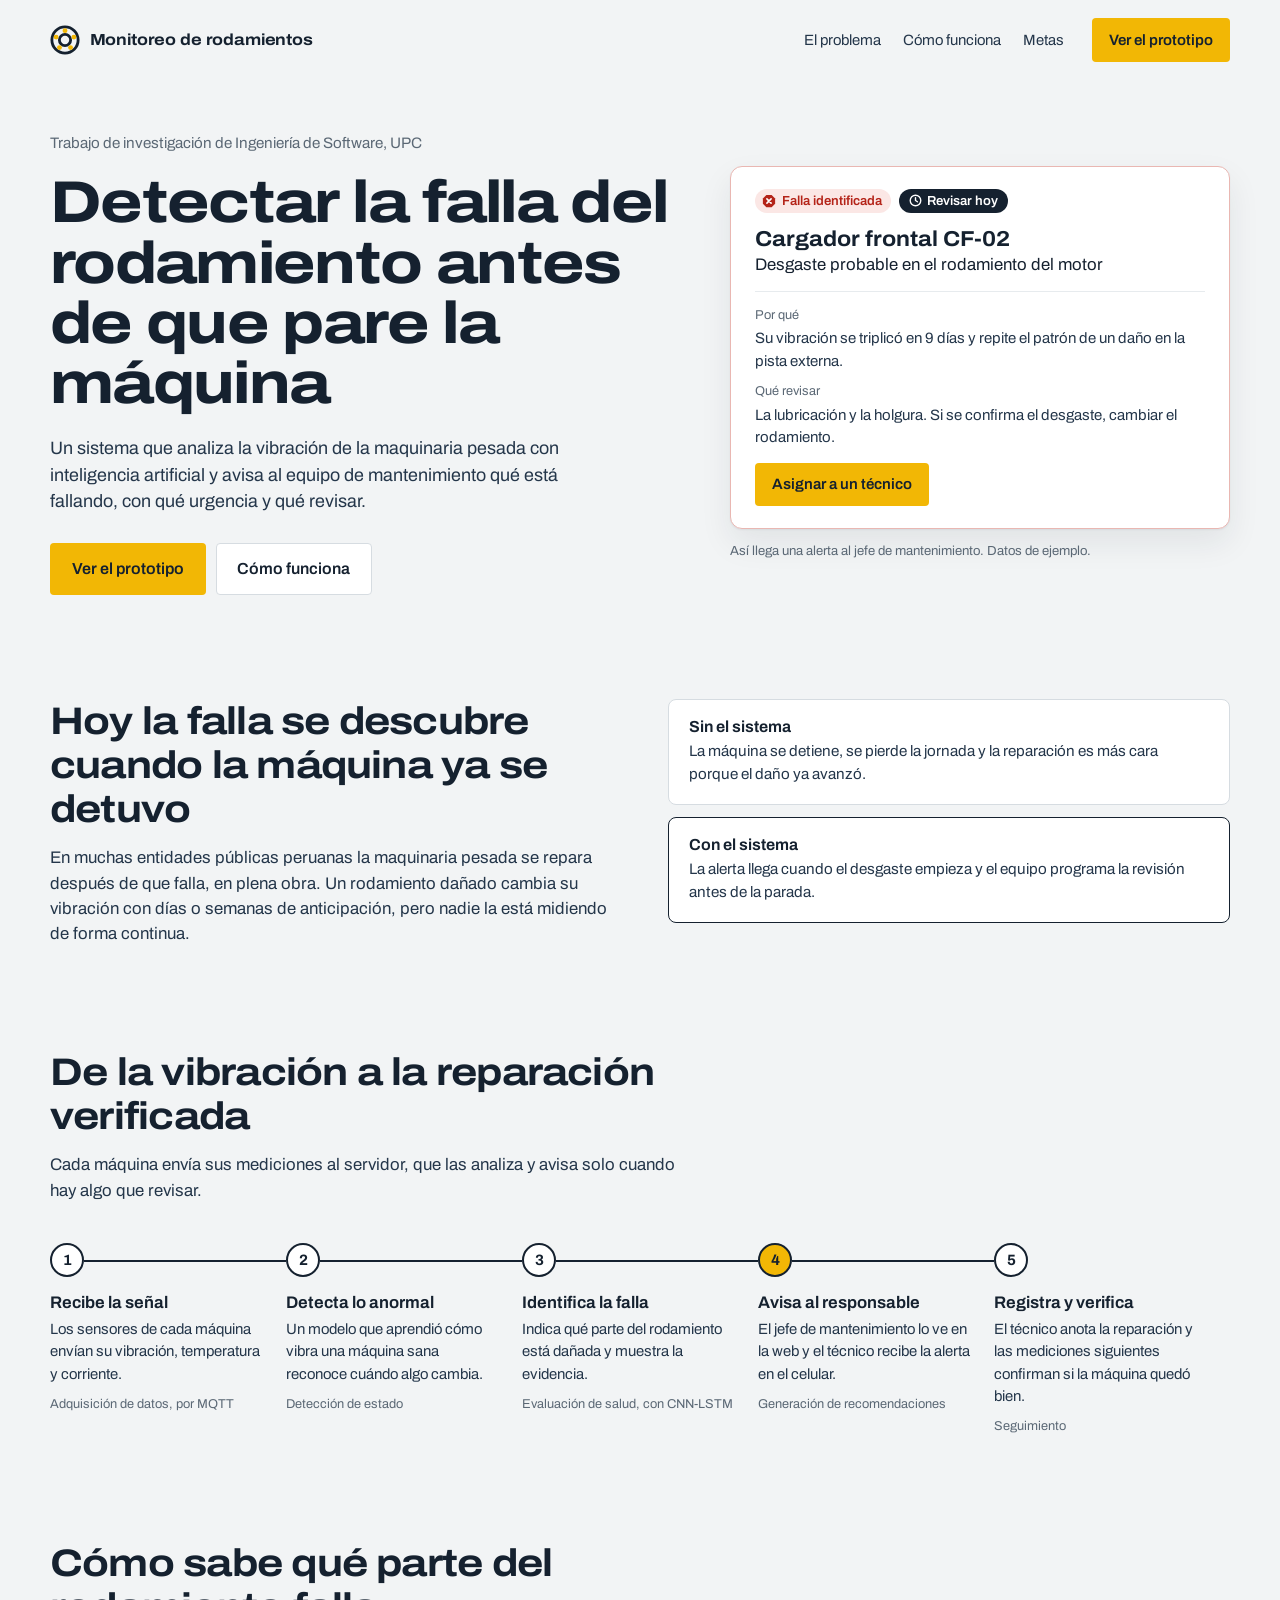
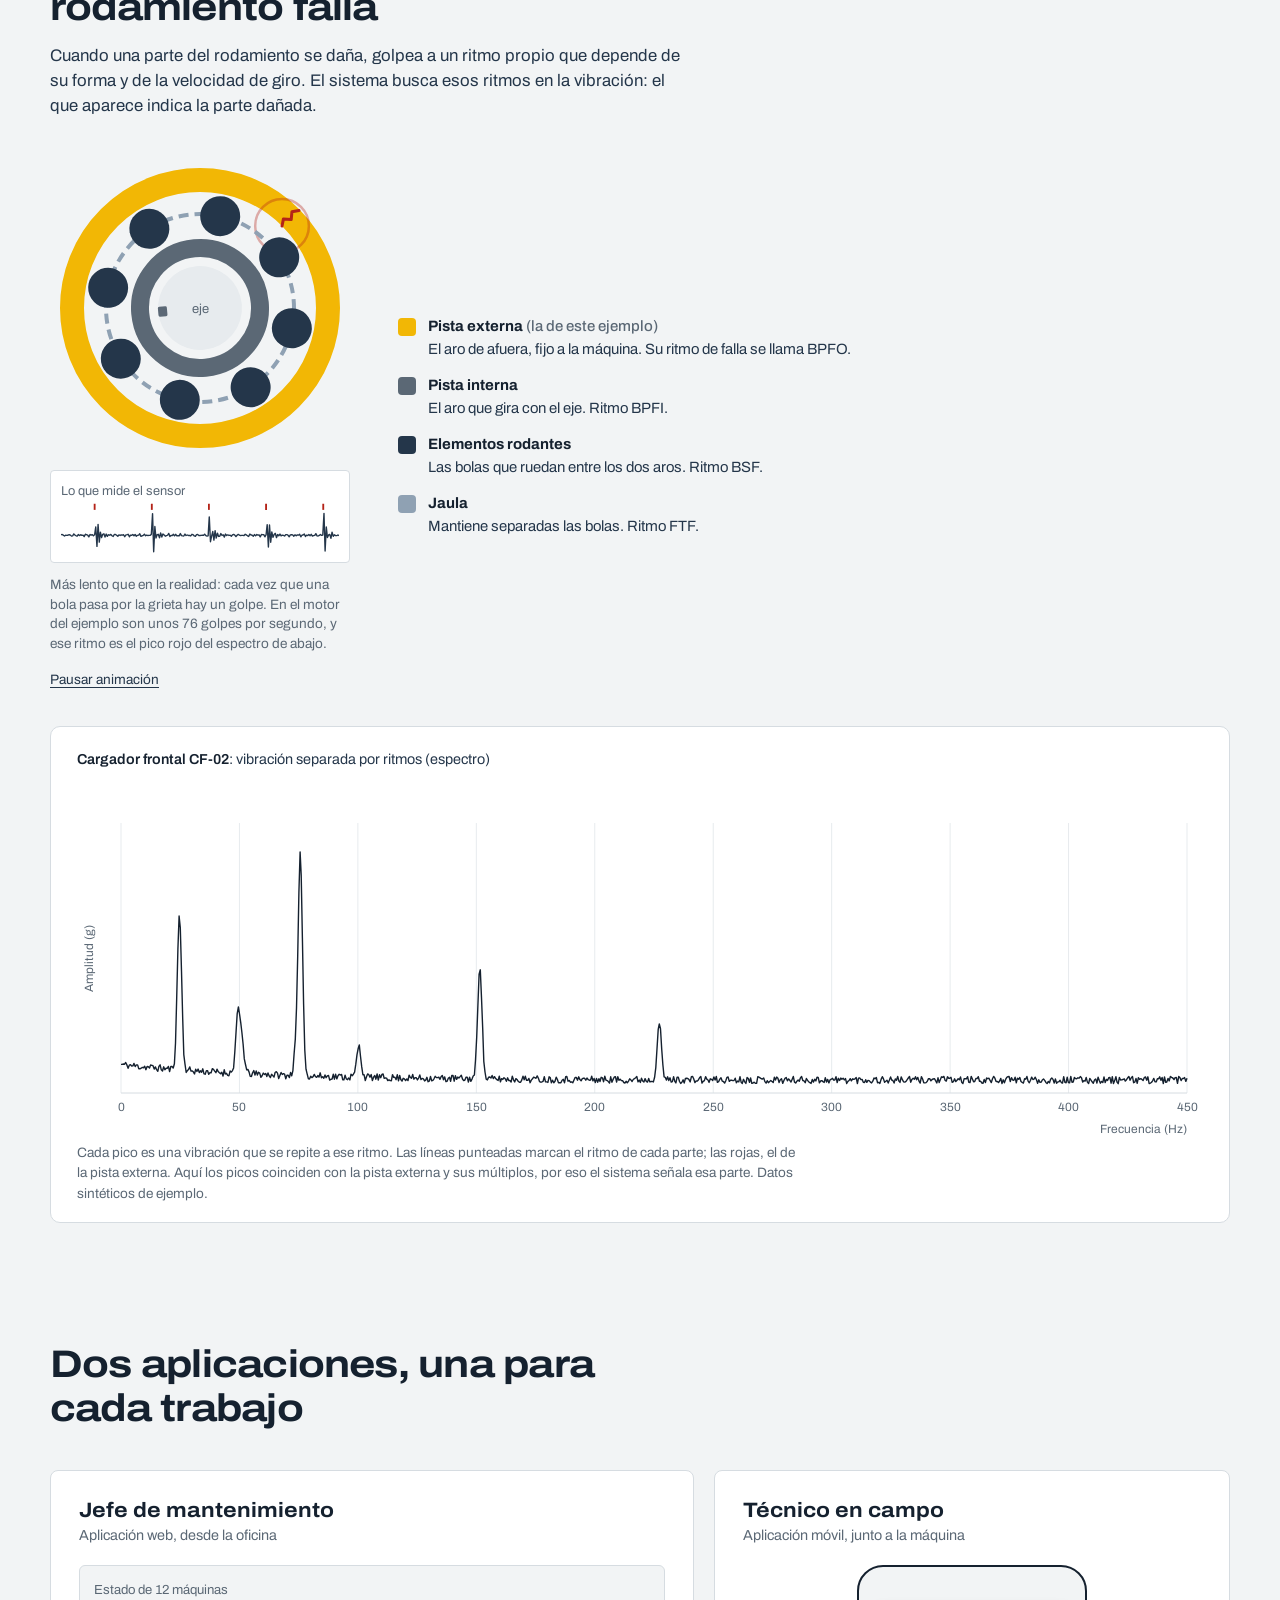
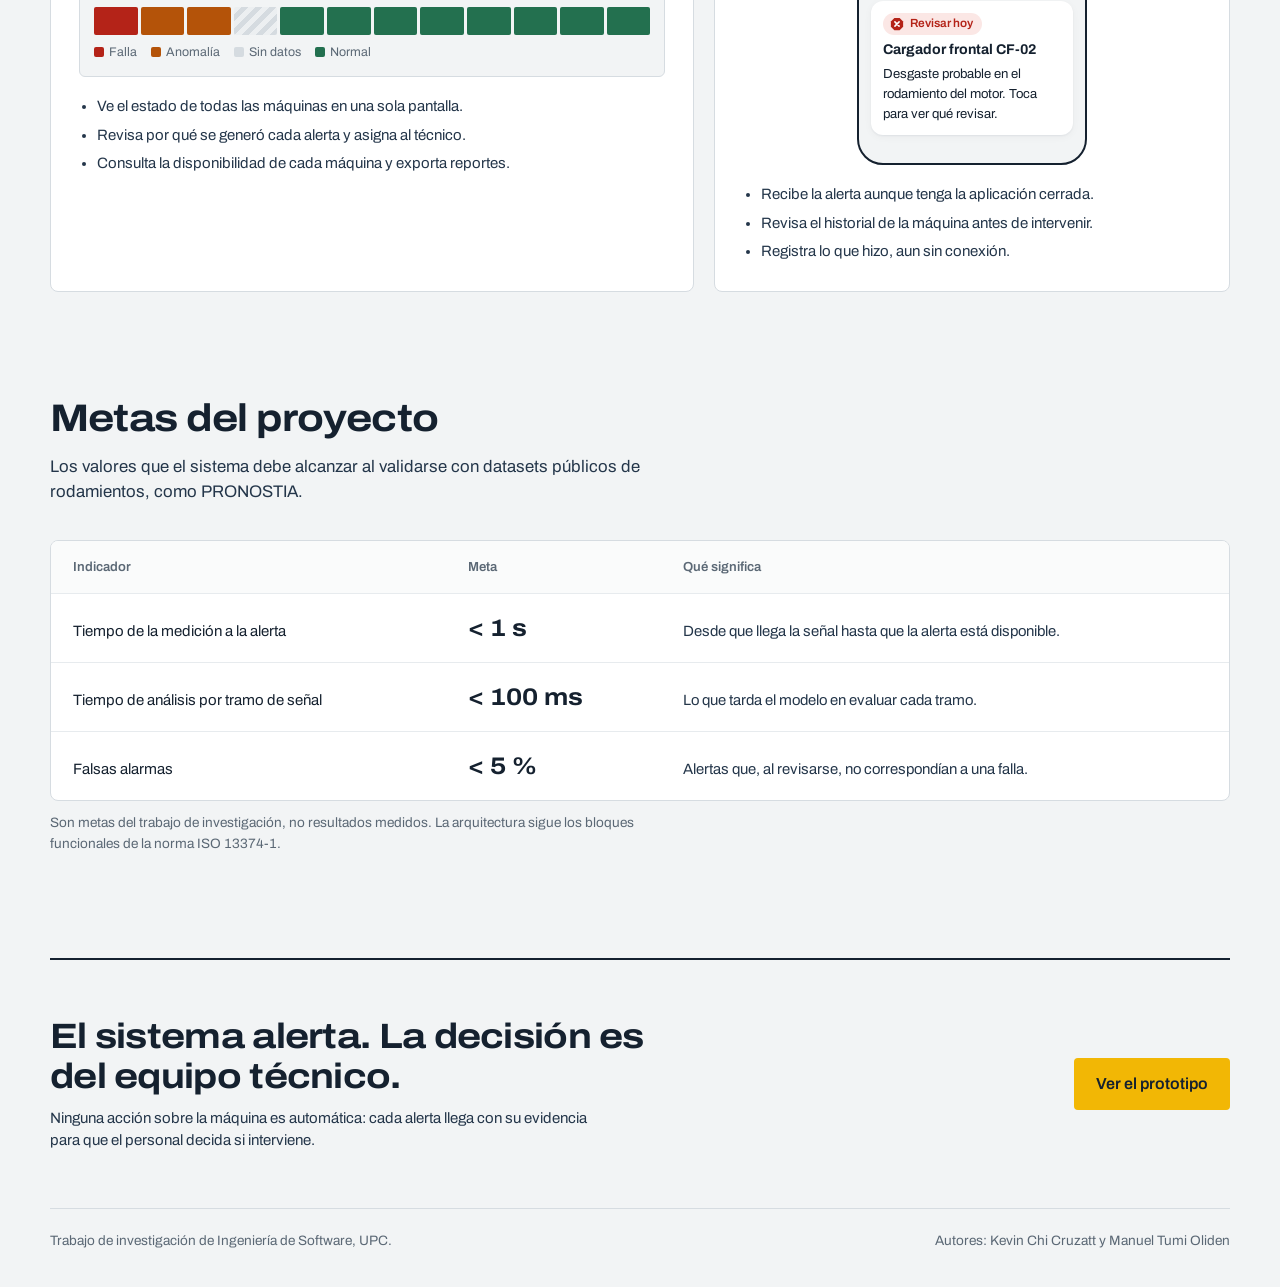
==== index.html @ 39d3ab31 "feat: publica la presentación del proyecto y el prototipo web index.html es la página de presentació" ====
<!DOCTYPE html>
<html lang="es">
<head>
<meta charset="utf-8">
<meta name="viewport" content="width=device-width, initial-scale=1">
<title>Detección temprana de fallas en rodamientos de maquinaria pesada</title>
<meta name="description" content="Trabajo de investigación de Ingeniería de Software (UPC): sistema IoT con inteligencia artificial que detecta a tiempo las fallas en los rodamientos de la maquinaria pesada.">
<link rel="preconnect" href="https://fonts.googleapis.com">
<link rel="preconnect" href="https://fonts.gstatic.com" crossorigin>
<link href="https://fonts.googleapis.com/css2?family=Archivo:wdth,wght@62..125,300..800&display=swap" rel="stylesheet">
<link rel="stylesheet" href="estilos.css">
<style>
  body { background: var(--papel); }
  .contenedor { width: min(1180px, 100% - 48px); margin-inline: auto; }

  /* Navegación */
  .nav { display: flex; align-items: center; gap: 28px; padding: 18px 0; }
  .nav .marca { color: var(--tinta); }
  .nav .marca-nombre { font-size: 1rem; }
  .nav-enlaces { display: flex; gap: 22px; margin-left: auto; font-size: .93rem; }
  .nav-enlaces a { text-decoration: none; color: var(--tinta-2); }
  .nav-enlaces a:hover { text-decoration: underline; text-underline-offset: 4px; }

  /* Portada: titular a la izquierda, la alerta tal como la recibe el usuario a la derecha */
  .portada { padding: 52px 0 0; display: grid; grid-template-columns: minmax(0, 1.25fr) minmax(0, 1fr); gap: 56px; align-items: center; }
  .contexto { color: var(--acero); font-size: .95rem; margin-bottom: 18px; }
  .portada h1 { font-size: clamp(2.3rem, 4.6vw, 4.1rem); font-weight: 750; font-stretch: 118%; letter-spacing: -.028em; line-height: 1.02; }
  .portada p.bajada { font-size: 1.12rem; color: var(--tinta-2); max-width: 52ch; margin-top: 22px; }
  .botones { display: flex; gap: 10px; flex-wrap: wrap; margin-top: 28px; }
  .btn-grande { padding: .8rem 1.3rem; font-size: 1rem; }

  .ejemplo { position: relative; }
  .ejemplo-pie { font-size: .82rem; color: var(--acero); margin-top: 12px; }
  .tarjeta-alerta { background: var(--superficie); border: 1px solid #E9B7B2; border-radius: 12px; padding: 22px 24px; box-shadow: 0 1px 2px rgba(21,33,47,.06), 0 14px 32px rgba(21,33,47,.08); display: grid; gap: 14px; }
  .tarjeta-alerta .fila { display: flex; gap: 8px; flex-wrap: wrap; }
  .plazo { display: inline-flex; align-items: center; gap: .35rem; padding: .15rem .6rem; border-radius: 999px; font-size: .82rem; font-weight: 600; background: var(--tinta); color: #fff; }
  .plazo svg { width: 13px; height: 13px; }
  .tarjeta-alerta h2 { font-size: 1.35rem; font-weight: 700; font-stretch: 108%; }
  .tarjeta-alerta .que { font-size: 1.05rem; }
  .tarjeta-alerta dl { margin: 0; display: grid; gap: 10px; border-top: 1px solid var(--linea-suave); padding-top: 14px; }
  .tarjeta-alerta dt { font-size: .8rem; color: var(--acero); }
  .tarjeta-alerta dd { margin: 2px 0 0; color: var(--tinta-2); }
  .tarjeta-alerta .btn { justify-self: start; }

  /* Secciones */
  section.bloque { padding: 104px 0 0; }
  .bloque h2 { font-size: clamp(1.7rem, 3vw, 2.4rem); font-weight: 700; font-stretch: 115%; letter-spacing: -.02em; max-width: 24ch; }
  .bloque .intro { color: var(--tinta-2); font-size: 1.05rem; max-width: 64ch; margin-top: 14px; }

  /* El problema */
  .problema { display: grid; grid-template-columns: 1fr 1fr; gap: 56px; align-items: start; }
  .contraste { display: grid; gap: 12px; }
  .contraste div { background: var(--superficie); border: 1px solid var(--linea); border-radius: var(--r-medio); padding: 18px 20px; }
  .contraste h3 { font-size: 1rem; font-weight: 650; margin-bottom: 4px; }
  .contraste p { color: var(--tinta-2); font-size: .95rem; }
  .contraste .con { border-color: var(--tinta); }

  /* Cómo funciona: secuencia real, por eso va numerada */
  .pasos { list-style: none; margin: 40px 0 0; padding: 0; display: grid; grid-template-columns: repeat(5, 1fr); counter-reset: paso; }
  .paso { position: relative; padding: 0 20px 0 0; counter-increment: paso; }
  .paso::before { content: counter(paso); display: grid; place-items: center; width: 34px; height: 34px; border-radius: 50%; background: var(--superficie); border: 2px solid var(--tinta); font-weight: 700; position: relative; z-index: 1; }
  .paso::after { content: ""; position: absolute; top: 17px; left: 34px; right: 0; border-top: 2px solid var(--tinta); }
  .paso:last-child::after { display: none; }
  .paso:nth-child(4)::before { background: var(--amarillo); }
  .paso h3 { font-size: 1.05rem; font-weight: 650; margin: 16px 0 6px; }
  .paso p { color: var(--tinta-2); font-size: .93rem; }
  .paso small { display: block; color: var(--acero); font-size: .8rem; margin-top: 10px; }

  /* Cómo sabe qué parte falla */
  .partes { display: grid; grid-template-columns: 300px 1fr; gap: 48px; align-items: center; margin-top: 40px; }
  .rodamiento { margin: 0; display: grid; gap: 12px; }
  .diagrama { width: 100%; height: auto; }
  .diagrama [data-parte] { transition: opacity .2s; }
  .diagrama.foco [data-parte] { opacity: .18; }
  .diagrama.foco [data-parte].visible { opacity: 1; }
  .senal { background: var(--superficie); border: 1px solid var(--linea); border-radius: var(--r-chico); padding: 8px 10px 4px; }
  .senal-titulo { font-size: .8rem; color: var(--acero); }
  .senal svg { display: block; width: 100%; height: 56px; }
  .rodamiento figcaption { font-size: .85rem; color: var(--acero); line-height: 1.45; }
  .pausa { justify-self: start; font: inherit; font-size: .85rem; color: var(--tinta-2); background: none; border: 0; padding: 4px 0; text-decoration: underline; text-underline-offset: 3px; cursor: pointer; }
  .pausa:focus-visible, .lista-partes li:focus-visible { outline: 2px solid var(--tinta); outline-offset: 3px; border-radius: 4px; }
  .lista-partes li { cursor: default; }
  .lista-partes { list-style: none; margin: 0; padding: 0; display: grid; gap: 14px; }
  .lista-partes li { display: grid; grid-template-columns: 18px 1fr; gap: 12px; align-items: start; }
  .lista-partes .muestra { width: 18px; height: 18px; border-radius: 4px; margin-top: 3px; }
  .lista-partes b { display: block; }
  .lista-partes span { color: var(--tinta-2); font-size: .93rem; }
  .lista-partes li.activa b::after { content: " (la de este ejemplo)"; font-weight: 500; color: var(--acero); }

  .pantalla { margin-top: 32px; background: var(--superficie); border: 1px solid var(--linea); border-radius: 10px; padding: 22px 26px 18px; color: var(--tinta-2); }
  .pantalla-cabecera { display: flex; justify-content: space-between; align-items: center; gap: 12px; flex-wrap: wrap; font-size: .9rem; margin-bottom: 6px; }
  .pantalla-cabecera b { color: var(--tinta); font-weight: 600; }
  .grafico-espectro { width: 100%; height: auto; display: block; }
  .pantalla .cuadricula { stroke: var(--linea-suave); }
  .pantalla .eje { fill: var(--acero); font-size: 12px; font-family: var(--fuente); }
  .pantalla .eje-linea { stroke: var(--linea); }
  .pantalla .espectro-linea { fill: none; stroke: var(--tinta); stroke-width: 1.4; stroke-linejoin: round; }
  .pantalla .espectro-area { fill: rgba(21, 33, 47, .06); }
  .pantalla .marca-falla { stroke-dasharray: 4 4; stroke-width: 1.3; }
  .pantalla .marca-falla.marca-activa { stroke: var(--falla); }
  .pantalla .marca-falla.marca-tenue { stroke: #A9B4BE; }
  .pantalla .marca-texto { font-size: 12px; font-weight: 600; font-family: var(--fuente); }
  .pantalla .marca-texto.marca-activa { fill: var(--falla); }
  .pantalla .marca-texto.marca-tenue { fill: #8C98A3; }
  .pantalla .anotacion-punto { fill: var(--superficie); stroke: var(--falla); stroke-width: 2.5; }
  .pantalla .anotacion-guia { stroke: var(--falla); stroke-width: 1.2; }
  .pantalla .anotacion-titulo { font-size: 16px; font-weight: 700; fill: var(--tinta); font-family: var(--fuente); }
  .pantalla .anotacion-texto { font-size: 14px; fill: var(--tinta-2); font-family: var(--fuente); }
  .pantalla-nota { font-size: .85rem; color: var(--acero); margin-top: 6px; max-width: 90ch; }

  /* Quién lo usa */
  .roles { display: grid; grid-template-columns: 1.25fr 1fr; gap: 20px; margin-top: 40px; }
  .rol { background: var(--superficie); border: 1px solid var(--linea); border-radius: var(--r-medio); padding: 28px; display: grid; gap: 18px; align-content: start; }
  .rol h3 { font-size: 1.3rem; font-weight: 700; font-stretch: 110%; }
  .rol .donde { color: var(--acero); font-size: .9rem; margin-top: 2px; }
  .rol ul { margin: 0; padding-left: 1.1rem; color: var(--tinta-2); display: grid; gap: 6px; }
  .muestra-web { border: 1px solid var(--linea); border-radius: 6px; padding: 14px; background: var(--papel); }
  .muestra-web p { font-size: .82rem; color: var(--acero); margin-bottom: 8px; }
  .celdas { display: grid; grid-template-columns: repeat(12, 1fr); gap: 3px; }
  .celdas span { height: 28px; border-radius: 2px; background: var(--normal); }
  .celdas .f { background: var(--falla); } .celdas .a { background: var(--anomalia); }
  .celdas .s { background: repeating-linear-gradient(135deg, var(--sin-datos-fondo) 0 5px, #D5DBE0 5px 10px); }
  .leyenda-mini { display: flex; gap: 14px; flex-wrap: wrap; font-size: .78rem; color: var(--acero); margin-top: 8px; }
  .leyenda-mini i { display: inline-block; width: 10px; height: 10px; border-radius: 2px; margin-right: 5px; vertical-align: -1px; }
  .telefono { width: 230px; margin-inline: auto; border: 2px solid var(--tinta); border-radius: 26px; padding: 34px 12px 28px; background: var(--papel); }
  .notificacion { background: var(--superficie); border-radius: 12px; padding: 12px; box-shadow: var(--sombra); font-size: .82rem; display: grid; gap: 4px; }
  .notificacion b { font-size: .88rem; }
  .notificacion .estado { justify-self: start; font-size: .74rem; }

  /* Metas: ficha técnica */
  .ficha { margin-top: 36px; background: var(--superficie); border: 1px solid var(--linea); border-radius: var(--r-medio); overflow: hidden; }
  .ficha table { width: 100%; border-collapse: collapse; }
  .ficha th, .ficha td { text-align: left; padding: 16px 22px; border-bottom: 1px solid var(--linea-suave); vertical-align: baseline; }
  .ficha tr:last-child td { border-bottom: 0; }
  .ficha th { font-size: .82rem; color: var(--acero); font-weight: 600; background: #FAFBFB; }
  .ficha td:nth-child(2) { font-size: 1.5rem; font-weight: 700; font-stretch: 112%; white-space: nowrap; }
  .ficha td:nth-child(3) { color: var(--tinta-2); font-size: .93rem; }
  .ficha-nota { font-size: .85rem; color: var(--acero); margin-top: 12px; max-width: 80ch; }

  /* Cierre */
  .cierre { margin: 104px 0 0; padding: 56px 0; border-top: 2px solid var(--tinta); display: grid; grid-template-columns: 1fr auto; gap: 24px; align-items: center; }
  .cierre h2 { font-size: clamp(1.6rem, 3vw, 2.2rem); font-weight: 700; font-stretch: 115%; letter-spacing: -.02em; max-width: 24ch; }
  .cierre p { color: var(--tinta-2); margin-top: 10px; max-width: 60ch; }
  footer { border-top: 1px solid var(--linea); padding: 22px 0 36px; color: var(--acero); font-size: .85rem; display: flex; justify-content: space-between; gap: 16px; flex-wrap: wrap; }

  @media (max-width: 980px) {
    .portada, .problema, .partes { grid-template-columns: 1fr; gap: 36px; }
    .partes .rodamiento { max-width: 320px; }
    .pasos { grid-template-columns: 1fr; gap: 26px; }
    .paso { padding: 0 0 0 50px; }
    .paso::before { position: absolute; left: 0; top: 0; }
    .paso::after { top: 34px; bottom: -26px; left: 16px; right: auto; border-top: 0; border-left: 2px solid var(--tinta); }
    .paso h3 { margin-top: 5px; }
    .roles { grid-template-columns: 1fr; }
    .cierre { grid-template-columns: 1fr; }
  }
  @media (max-width: 720px) {
    .nav-enlaces { display: none; }
    .nav .btn { margin-left: auto; }
    .pantalla { padding: 16px 12px 14px; }
    .ficha th:nth-child(3), .ficha td:nth-child(3) { display: none; }
    .ficha th, .ficha td { padding: 14px 16px; }
  }
</style>
</head>
<body>
<svg width="0" height="0" style="position:absolute" aria-hidden="true">
  <symbol id="i-falla" viewBox="0 0 16 16"><path d="M5 1h6l4 4v6l-4 4H5l-4-4V5z" fill="currentColor"/><path d="M5.6 5.6l4.8 4.8M10.4 5.6l-4.8 4.8" stroke="#fff" stroke-width="1.8" stroke-linecap="round"/></symbol>
  <symbol id="i-reloj" viewBox="0 0 16 16"><circle cx="8" cy="8" r="6.5" fill="none" stroke="currentColor" stroke-width="1.7"/><path d="M8 4.5V8l2.4 1.6" fill="none" stroke="currentColor" stroke-width="1.7" stroke-linecap="round"/></symbol>
  <symbol id="i-rodamiento" viewBox="0 0 32 32"><circle cx="16" cy="16" r="14" fill="none" stroke="currentColor" stroke-width="3"/><circle cx="16" cy="16" r="6" fill="none" stroke="currentColor" stroke-width="3"/><g fill="#F2B705"><circle cx="16" cy="6" r="2.6"/><circle cx="25.5" cy="12.9" r="2.6"/><circle cx="21.9" cy="24.1" r="2.6"/><circle cx="10.1" cy="24.1" r="2.6"/><circle cx="6.5" cy="12.9" r="2.6"/></g></symbol>
</svg>

<div class="contenedor">
  <header class="nav">
    <a class="marca" href="#">
      <svg width="30" height="30"><use href="#i-rodamiento"/></svg>
      <span class="marca-nombre">Monitoreo de rodamientos</span>
    </a>
    <nav class="nav-enlaces" aria-label="Secciones">
      <a href="#problema">El problema</a>
      <a href="#como-funciona">Cómo funciona</a>
      <a href="#metas">Metas</a>
    </nav>
    <a class="btn btn-primario" href="app.html">Ver el prototipo</a>
  </header>

  <main>
    <section class="portada">
      <div>
        <p class="contexto">Trabajo de investigación de Ingeniería de Software, UPC</p>
        <h1>Detectar la falla del rodamiento antes de que pare la máquina</h1>
        <p class="bajada">Un sistema que analiza la vibración de la maquinaria pesada con inteligencia artificial y avisa al equipo de mantenimiento qué está fallando, con qué urgencia y qué revisar.</p>
        <div class="botones">
          <a class="btn btn-primario btn-grande" href="app.html">Ver el prototipo</a>
          <a class="btn btn-secundario btn-grande" href="#como-funciona">Cómo funciona</a>
        </div>
      </div>

      <figure class="ejemplo" style="margin:0">
        <article class="tarjeta-alerta" aria-label="Ejemplo de alerta">
          <div class="fila">
            <span class="estado estado-falla"><svg><use href="#i-falla"/></svg>Falla identificada</span>
            <span class="plazo"><svg><use href="#i-reloj"/></svg>Revisar hoy</span>
          </div>
          <div>
            <h2>Cargador frontal CF-02</h2>
            <p class="que">Desgaste probable en el rodamiento del motor</p>
          </div>
          <dl>
            <div><dt>Por qué</dt><dd>Su vibración se triplicó en 9 días y repite el patrón de un daño en la pista externa.</dd></div>
            <div><dt>Qué revisar</dt><dd>La lubricación y la holgura. Si se confirma el desgaste, cambiar el rodamiento.</dd></div>
          </dl>
          <span class="btn btn-primario" aria-hidden="true">Asignar a un técnico</span>
        </article>
        <figcaption class="ejemplo-pie">Así llega una alerta al jefe de mantenimiento. Datos de ejemplo.</figcaption>
      </figure>
    </section>

    <section class="bloque problema" id="problema">
      <div>
        <h2>Hoy la falla se descubre cuando la máquina ya se detuvo</h2>
        <p class="intro">En muchas entidades públicas peruanas la maquinaria pesada se repara después de que falla, en plena obra. Un rodamiento dañado cambia su vibración con días o semanas de anticipación, pero nadie la está midiendo de forma continua.</p>
      </div>
      <div class="contraste">
        <div><h3>Sin el sistema</h3><p>La máquina se detiene, se pierde la jornada y la reparación es más cara porque el daño ya avanzó.</p></div>
        <div class="con"><h3>Con el sistema</h3><p>La alerta llega cuando el desgaste empieza y el equipo programa la revisión antes de la parada.</p></div>
      </div>
    </section>

    <section class="bloque" id="como-funciona">
      <h2>De la vibración a la reparación verificada</h2>
      <p class="intro">Cada máquina envía sus mediciones al servidor, que las analiza y avisa solo cuando hay algo que revisar.</p>
      <ol class="pasos">
        <li class="paso"><h3>Recibe la señal</h3><p>Los sensores de cada máquina envían su vibración, temperatura y corriente.</p><small>Adquisición de datos, por MQTT</small></li>
        <li class="paso"><h3>Detecta lo anormal</h3><p>Un modelo que aprendió cómo vibra una máquina sana reconoce cuándo algo cambia.</p><small>Detección de estado</small></li>
        <li class="paso"><h3>Identifica la falla</h3><p>Indica qué parte del rodamiento está dañada y muestra la evidencia.</p><small>Evaluación de salud, con CNN-LSTM</small></li>
        <li class="paso"><h3>Avisa al responsable</h3><p>El jefe de mantenimiento lo ve en la web y el técnico recibe la alerta en el celular.</p><small>Generación de recomendaciones</small></li>
        <li class="paso"><h3>Registra y verifica</h3><p>El técnico anota la reparación y las mediciones siguientes confirman si la máquina quedó bien.</p><small>Seguimiento</small></li>
      </ol>
    </section>

    <section class="bloque" id="evidencia">
      <h2>Cómo sabe qué parte del rodamiento falla</h2>
      <p class="intro">Cuando una parte del rodamiento se daña, golpea a un ritmo propio que depende de su forma y de la velocidad de giro. El sistema busca esos ritmos en la vibración: el que aparece indica la parte dañada.</p>
      <div class="partes">
        <figure class="rodamiento">
          <svg class="diagrama" id="diagrama" viewBox="0 0 300 300" role="img" aria-label="Rodamiento visto de frente con una grieta en la pista externa: cada vez que una bola pasa por la grieta se produce un golpe">
            <circle data-parte="externa" cx="150" cy="150" r="128" fill="none" stroke="#F2B705" stroke-width="24"/>
            <g transform="rotate(-45 150 150)">
              <circle id="onda" cx="266" cy="150" r="6" fill="none" stroke="#B42318" stroke-width="2.5" opacity="0"/>
              <path id="grieta" data-parte="externa" d="M 266 150 l 6 -4 l 5 6 l 6 -5 l 6 4" fill="none" stroke="#B42318" stroke-width="3" stroke-linecap="round" stroke-linejoin="round"/>
            </g>
            <g id="jaula">
              <circle data-parte="jaula" cx="150" cy="150" r="94" fill="none" stroke="#8FA1B3" stroke-width="4" stroke-dasharray="10 6"/>
              <g data-parte="bolas" fill="#24364A">
                <circle cx="150" cy="56" r="20"/><circle cx="216.5" cy="83.5" r="20"/><circle cx="244" cy="150" r="20"/><circle cx="216.5" cy="216.5" r="20"/>
                <circle cx="150" cy="244" r="20"/><circle cx="83.5" cy="216.5" r="20"/><circle cx="56" cy="150" r="20"/><circle cx="83.5" cy="83.5" r="20"/>
              </g>
            </g>
            <g id="interna">
              <circle data-parte="interna" cx="150" cy="150" r="60" fill="none" stroke="#5B6875" stroke-width="18"/>
              <circle cx="150" cy="150" r="42" fill="#E7EBEE"/>
              <rect x="145" y="108" width="10" height="9" rx="1.5" fill="#5B6875"/>
            </g>
            <text x="150" y="155" text-anchor="middle" font-size="13" fill="#5B6875" font-family="Archivo, sans-serif">eje</text>
          </svg>
          <div class="senal">
            <span class="senal-titulo">Lo que mide el sensor</span>
            <svg id="senal" viewBox="0 0 300 64" preserveAspectRatio="none" aria-hidden="true">
              <line x1="0" x2="300" y1="38" y2="38" stroke="#E7EBEE" stroke-width="1"/>
              <g id="senal-marcas"></g>
              <path id="senal-linea" fill="none" stroke="#24364A" stroke-width="1.5" stroke-linejoin="round"/>
            </svg>
          </div>
          <figcaption>Más lento que en la realidad: cada vez que una bola pasa por la grieta hay un golpe. En el motor del ejemplo son unos 76 golpes por segundo, y ese ritmo es el pico rojo del espectro de abajo.</figcaption>
          <button type="button" class="pausa" id="pausa" aria-pressed="false">Pausar animación</button>
        </figure>
        <ul class="lista-partes">
          <li class="activa" tabindex="0" data-parte="externa"><span class="muestra" style="background:#F2B705"></span><div><b>Pista externa</b><span>El aro de afuera, fijo a la máquina. Su ritmo de falla se llama BPFO.</span></div></li>
          <li tabindex="0" data-parte="interna"><span class="muestra" style="background:#5B6875"></span><div><b>Pista interna</b><span>El aro que gira con el eje. Ritmo BPFI.</span></div></li>
          <li tabindex="0" data-parte="bolas"><span class="muestra" style="background:#24364A"></span><div><b>Elementos rodantes</b><span>Las bolas que ruedan entre los dos aros. Ritmo BSF.</span></div></li>
          <li tabindex="0" data-parte="jaula"><span class="muestra" style="background:#8FA1B3"></span><div><b>Jaula</b><span>Mantiene separadas las bolas. Ritmo FTF.</span></div></li>
        </ul>
      </div>

      <figure class="pantalla" style="margin-inline:0">
        <div class="pantalla-cabecera">
          <span><b>Cargador frontal CF-02</b>: vibración separada por ritmos (espectro)</span>
        </div>
        <div id="espectro"></div>
        <figcaption class="pantalla-nota">Cada pico es una vibración que se repite a ese ritmo. Las líneas punteadas marcan el ritmo de cada parte; las rojas, el de la pista externa. Aquí los picos coinciden con la pista externa y sus múltiplos, por eso el sistema señala esa parte. Datos sintéticos de ejemplo.</figcaption>
      </figure>
    </section>

    <section class="bloque" id="quien-lo-usa">
      <h2>Dos aplicaciones, una para cada trabajo</h2>
      <div class="roles">
        <article class="rol">
          <div>
            <h3>Jefe de mantenimiento</h3>
            <p class="donde">Aplicación web, desde la oficina</p>
          </div>
          <div class="muestra-web" aria-hidden="true">
            <p>Estado de 12 máquinas</p>
            <div class="celdas"><span class="f"></span><span class="a"></span><span class="a"></span><span class="s"></span><span></span><span></span><span></span><span></span><span></span><span></span><span></span><span></span></div>
            <div class="leyenda-mini"><span><i style="background:var(--falla)"></i>Falla</span><span><i style="background:var(--anomalia)"></i>Anomalía</span><span><i style="background:#D5DBE0"></i>Sin datos</span><span><i style="background:var(--normal)"></i>Normal</span></div>
          </div>
          <ul>
            <li>Ve el estado de todas las máquinas en una sola pantalla.</li>
            <li>Revisa por qué se generó cada alerta y asigna al técnico.</li>
            <li>Consulta la disponibilidad de cada máquina y exporta reportes.</li>
          </ul>
        </article>
        <article class="rol">
          <div>
            <h3>Técnico en campo</h3>
            <p class="donde">Aplicación móvil, junto a la máquina</p>
          </div>
          <div class="telefono" aria-hidden="true">
            <div class="notificacion">
              <span class="estado estado-falla"><svg><use href="#i-falla"/></svg>Revisar hoy</span>
              <b>Cargador frontal CF-02</b>
              <span>Desgaste probable en el rodamiento del motor. Toca para ver qué revisar.</span>
            </div>
          </div>
          <ul>
            <li>Recibe la alerta aunque tenga la aplicación cerrada.</li>
            <li>Revisa el historial de la máquina antes de intervenir.</li>
            <li>Registra lo que hizo, aun sin conexión.</li>
          </ul>
        </article>
      </div>
    </section>

    <section class="bloque" id="metas">
      <h2>Metas del proyecto</h2>
      <p class="intro">Los valores que el sistema debe alcanzar al validarse con datasets públicos de rodamientos, como PRONOSTIA.</p>
      <div class="ficha">
        <table>
          <thead><tr><th>Indicador</th><th>Meta</th><th>Qué significa</th></tr></thead>
          <tbody>
            <tr><td>Tiempo de la medición a la alerta</td><td>&lt; 1 s</td><td>Desde que llega la señal hasta que la alerta está disponible.</td></tr>
            <tr><td>Tiempo de análisis por tramo de señal</td><td>&lt; 100 ms</td><td>Lo que tarda el modelo en evaluar cada tramo.</td></tr>
            <tr><td>Falsas alarmas</td><td>&lt; 5 %</td><td>Alertas que, al revisarse, no correspondían a una falla.</td></tr>
          </tbody>
        </table>
      </div>
      <p class="ficha-nota">Son metas del trabajo de investigación, no resultados medidos. La arquitectura sigue los bloques funcionales de la norma ISO 13374-1.</p>
    </section>

    <section class="cierre">
      <div>
        <h2>El sistema alerta. La decisión es del equipo técnico.</h2>
        <p>Ninguna acción sobre la máquina es automática: cada alerta llega con su evidencia para que el personal decida si interviene.</p>
      </div>
      <a class="btn btn-primario btn-grande" href="app.html">Ver el prototipo</a>
    </section>
  </main>

  <footer>
    <span>Trabajo de investigación de Ingeniería de Software, UPC.</span>
    <span>Autores: Kevin Chi Cruzatt y Manuel Tumi Oliden</span>
  </footer>
</div>

<script src="graficos.js"></script>
<script>
  const datos = Graficos.espectro({ semilla: 11, falla: 'bpfo', severidad: 1 });
  const caja = document.getElementById('espectro');
  const pintar = animar => Graficos.dibujarEspectro(caja, datos, {
    falla: 'bpfo', mostrar: ['bpfo', 'bpfi', 'bsf', 'ftf'], anotar: true, animar,
    alto: Math.max(260, Math.min(360, caja.clientWidth * 0.32)),
    textoAnotacion: 'Coincide con su ritmo y sus múltiplos',
    etiqueta: 'Espectro de ejemplo: los picos coinciden con el ritmo de falla de la pista externa y sus múltiplos' });
  // El espectro se dibuja una vez, cuando la sección entra en pantalla.
  pintar(false);
  if ('IntersectionObserver' in window) {
    const obs = new IntersectionObserver(e => { if (e[0].isIntersecting) { pintar(true); obs.disconnect(); } }, { threshold: .4 });
    obs.observe(caja);
  }
  let espera;
  addEventListener('resize', () => { clearTimeout(espera); espera = setTimeout(() => pintar(false), 150); });

  /* Rodamiento animado (ralentizado). Pista externa fija; la interna gira con el eje
     y la jaula a 0.38 de esa velocidad (FTF). Con 8 bolas, una pasa por la grieta
     cada 45° de giro de la jaula: ese golpe repetido es el ritmo BPFO. */
  (function () {
    const GIRO_EJE = 72;                 // grados por segundo (una vuelta cada 5 s)
    const GIRO_JAULA = GIRO_EJE * 0.38;
    const PERIODO = 45 / GIRO_JAULA;     // segundos entre golpes
    const VENTANA = 8;                   // segundos visibles en la señal
    const diagrama = document.getElementById('diagrama');
    const jaula = document.getElementById('jaula'), interna = document.getElementById('interna');
    const onda = document.getElementById('onda'), grieta = document.getElementById('grieta');
    const linea = document.getElementById('senal-linea'), marcas = document.getElementById('senal-marcas');
    const boton = document.getElementById('pausa');
    const quieto = matchMedia('(prefers-reduced-motion: reduce)').matches;

    const ruido = s => 0.07 * (Math.sin(s * 37.1) + Math.sin(s * 91.7 + 1.3) + Math.sin(s * 53.3 + 2.1)) / 3;
    const respuesta = s => {               // golpe: vibración que se apaga rápido
      const fase = ((s % PERIODO) + PERIODO) % PERIODO;
      return Math.exp(-fase / 0.11) * Math.sin(2 * Math.PI * 13 * fase);
    };

    function dibujar(t) {
      jaula.setAttribute('transform', `rotate(${(t * GIRO_JAULA) % 360} 150 150)`);
      interna.setAttribute('transform', `rotate(${(t * GIRO_EJE) % 360} 150 150)`);
      const edad = t % PERIODO;
      onda.setAttribute('r', 6 + edad * 46);
      onda.setAttribute('opacity', Math.max(0, 1 - edad / 0.7));
      grieta.setAttribute('stroke-width', 3 + Math.max(0, 3 * (1 - edad / 0.3)));

      let d = '';
      for (let i = 0; i <= 240; i++) {
        const s = t - VENTANA + (i / 240) * VENTANA;
        const v = s < 0 ? ruido(s) : ruido(s) + respuesta(s);
        d += (i ? 'L' : 'M') + (i * 300 / 240).toFixed(1) + ' ' + (38 - v * 30).toFixed(1);
      }
      linea.setAttribute('d', d);
      let m = '';
      for (let k = Math.ceil((t - VENTANA) / PERIODO); k * PERIODO <= t; k++) {
        if (k < 0) continue;
        const x = ((k * PERIODO - (t - VENTANA)) / VENTANA * 300).toFixed(1);
        m += `<line x1="${x}" x2="${x}" y1="2" y2="9" stroke="#B42318" stroke-width="2"/>`;
      }
      marcas.innerHTML = m;
    }

    let t = PERIODO * 5 + 0.12, previo = null, visible = false, pausado = quieto;
    function cuadro(ahora) {
      if (previo != null) t += Math.min(0.1, (ahora - previo) / 1000);
      previo = ahora;
      dibujar(t);
      if (visible && !pausado) requestAnimationFrame(cuadro); else previo = null;
    }
    const arrancar = () => { if (visible && !pausado && previo == null) requestAnimationFrame(cuadro); };

    dibujar(t);
    if (quieto) boton.hidden = true;
    boton.addEventListener('click', () => {
      pausado = !pausado;
      boton.textContent = pausado ? 'Reanudar animación' : 'Pausar animación';
      boton.setAttribute('aria-pressed', pausado);
      arrancar();
    });
    // Solo se anima mientras está en pantalla.
    new IntersectionObserver(e => { visible = e[0].isIntersecting; arrancar(); }).observe(diagrama);

    // Al pasar sobre una parte de la lista, se resalta en el dibujo.
    document.querySelectorAll('.lista-partes li').forEach(li => {
      const encender = () => {
        diagrama.classList.add('foco');
        diagrama.querySelectorAll('[data-parte]').forEach(n => n.classList.toggle('visible', n.dataset.parte === li.dataset.parte));
      };
      const apagar = () => diagrama.classList.remove('foco');
      li.addEventListener('mouseenter', encender); li.addEventListener('focus', encender);
      li.addEventListener('mouseleave', apagar); li.addEventListener('blur', apagar);
    });
  })();
</script>
</body>
</html>
---- estilos.css ----
/* Sistema de diseño compartido: app web y landing.
   Tinta de plano + amarillo de maquinaria; estados con color, ícono y texto. */
:root {
  --tinta: #15212F;
  --tinta-2: #24364A;
  --papel: #F2F4F5;
  --superficie: #FFFFFF;
  --linea: #D6DCE1;
  --linea-suave: #E7EBEE;
  --acero: #5B6875;
  --amarillo: #F2B705;
  --amarillo-suave: #FFF4CC;

  --normal: #23704F;
  --normal-fondo: #E3F1EA;
  --anomalia: #B45309;
  --anomalia-fondo: #FDF0E1;
  --falla: #B42318;
  --falla-fondo: #FBE7E5;
  --sin-datos: #5F6B76;
  --sin-datos-fondo: #ECEFF1;

  --fuente: "Archivo", system-ui, sans-serif;
  --r-chico: 4px;
  --r-medio: 8px;
  --sombra: 0 1px 2px rgba(21, 33, 47, .06), 0 2px 8px rgba(21, 33, 47, .04);
}

*, *::before, *::after { box-sizing: border-box; }
html { -webkit-text-size-adjust: 100%; }
body {
  margin: 0;
  font-family: var(--fuente);
  font-size: 15px;
  line-height: 1.5;
  color: var(--tinta);
  background: var(--papel);
  font-variant-numeric: tabular-nums;
}
h1, h2, h3 { margin: 0; line-height: 1.15; }
p { margin: 0; }
a { color: inherit; }
button { font: inherit; cursor: pointer; }
:focus-visible { outline: 3px solid var(--amarillo); outline-offset: 2px; border-radius: 2px; }

/* Botones */
.btn {
  display: inline-flex; align-items: center; gap: .5rem;
  padding: .6rem 1rem; border-radius: var(--r-chico);
  border: 1px solid transparent; font-weight: 600; text-decoration: none;
  transition: background-color .15s, border-color .15s;
}
.btn-primario { background: var(--amarillo); color: var(--tinta); }
.btn-primario:hover { background: #E0A800; }
.btn-secundario { background: var(--superficie); border-color: var(--linea); color: var(--tinta); }
.btn-secundario:hover { border-color: var(--acero); }

/* Estado: siempre ícono + texto, nunca solo color */
.estado {
  display: inline-flex; align-items: center; gap: .4rem;
  padding: .15rem .55rem .15rem .4rem; border-radius: 999px;
  font-size: .82rem; font-weight: 600; white-space: nowrap;
}
.estado svg { width: 14px; height: 14px; flex: none; }
.estado-normal { color: var(--normal); background: var(--normal-fondo); }
.estado-anomalia { color: var(--anomalia); background: var(--anomalia-fondo); }
.estado-falla { color: var(--falla); background: var(--falla-fondo); }
.estado-sin-datos { color: var(--sin-datos); background: var(--sin-datos-fondo); }

/* Marca */
.marca { display: flex; align-items: center; gap: .6rem; text-decoration: none; }
.marca-nombre { font-weight: 700; font-stretch: 112%; letter-spacing: -.01em; line-height: 1.1; }

@media (prefers-reduced-motion: reduce) {
  *, *::before, *::after { animation: none !important; transition: none !important; }
}
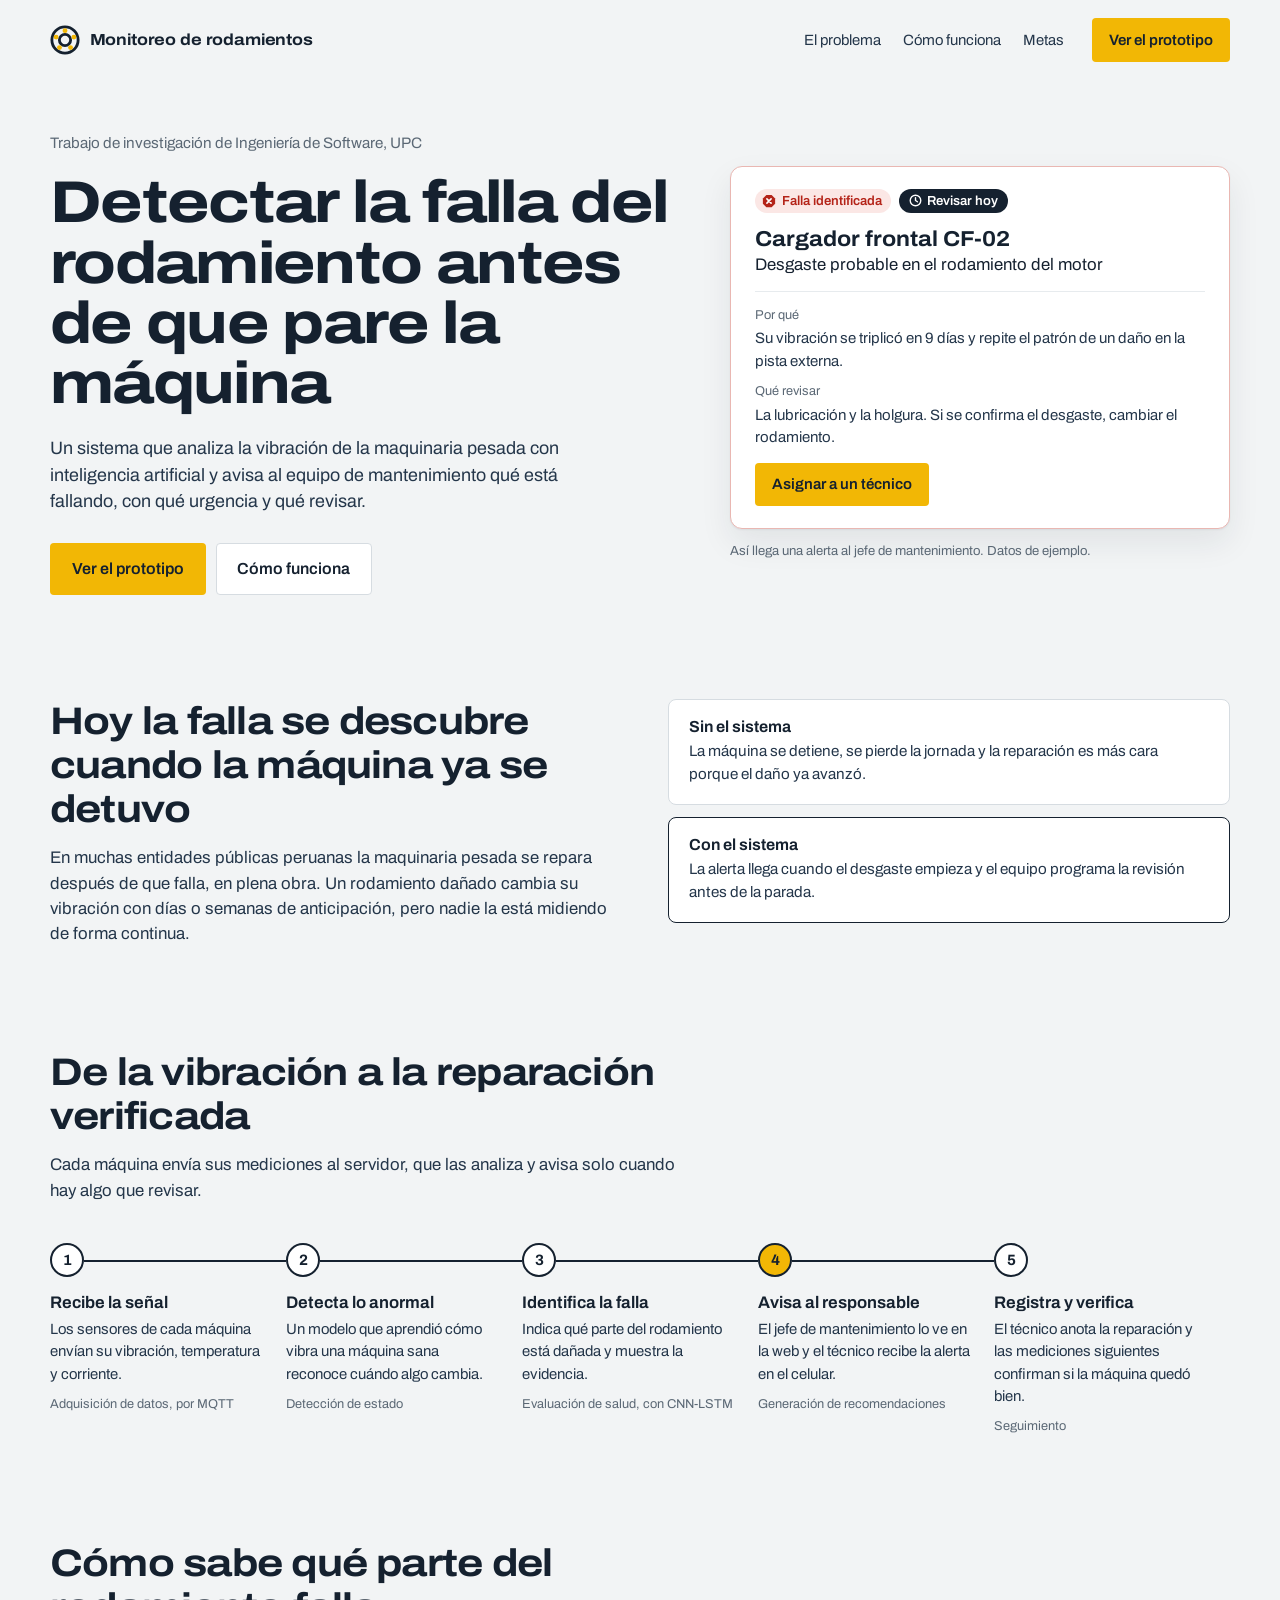
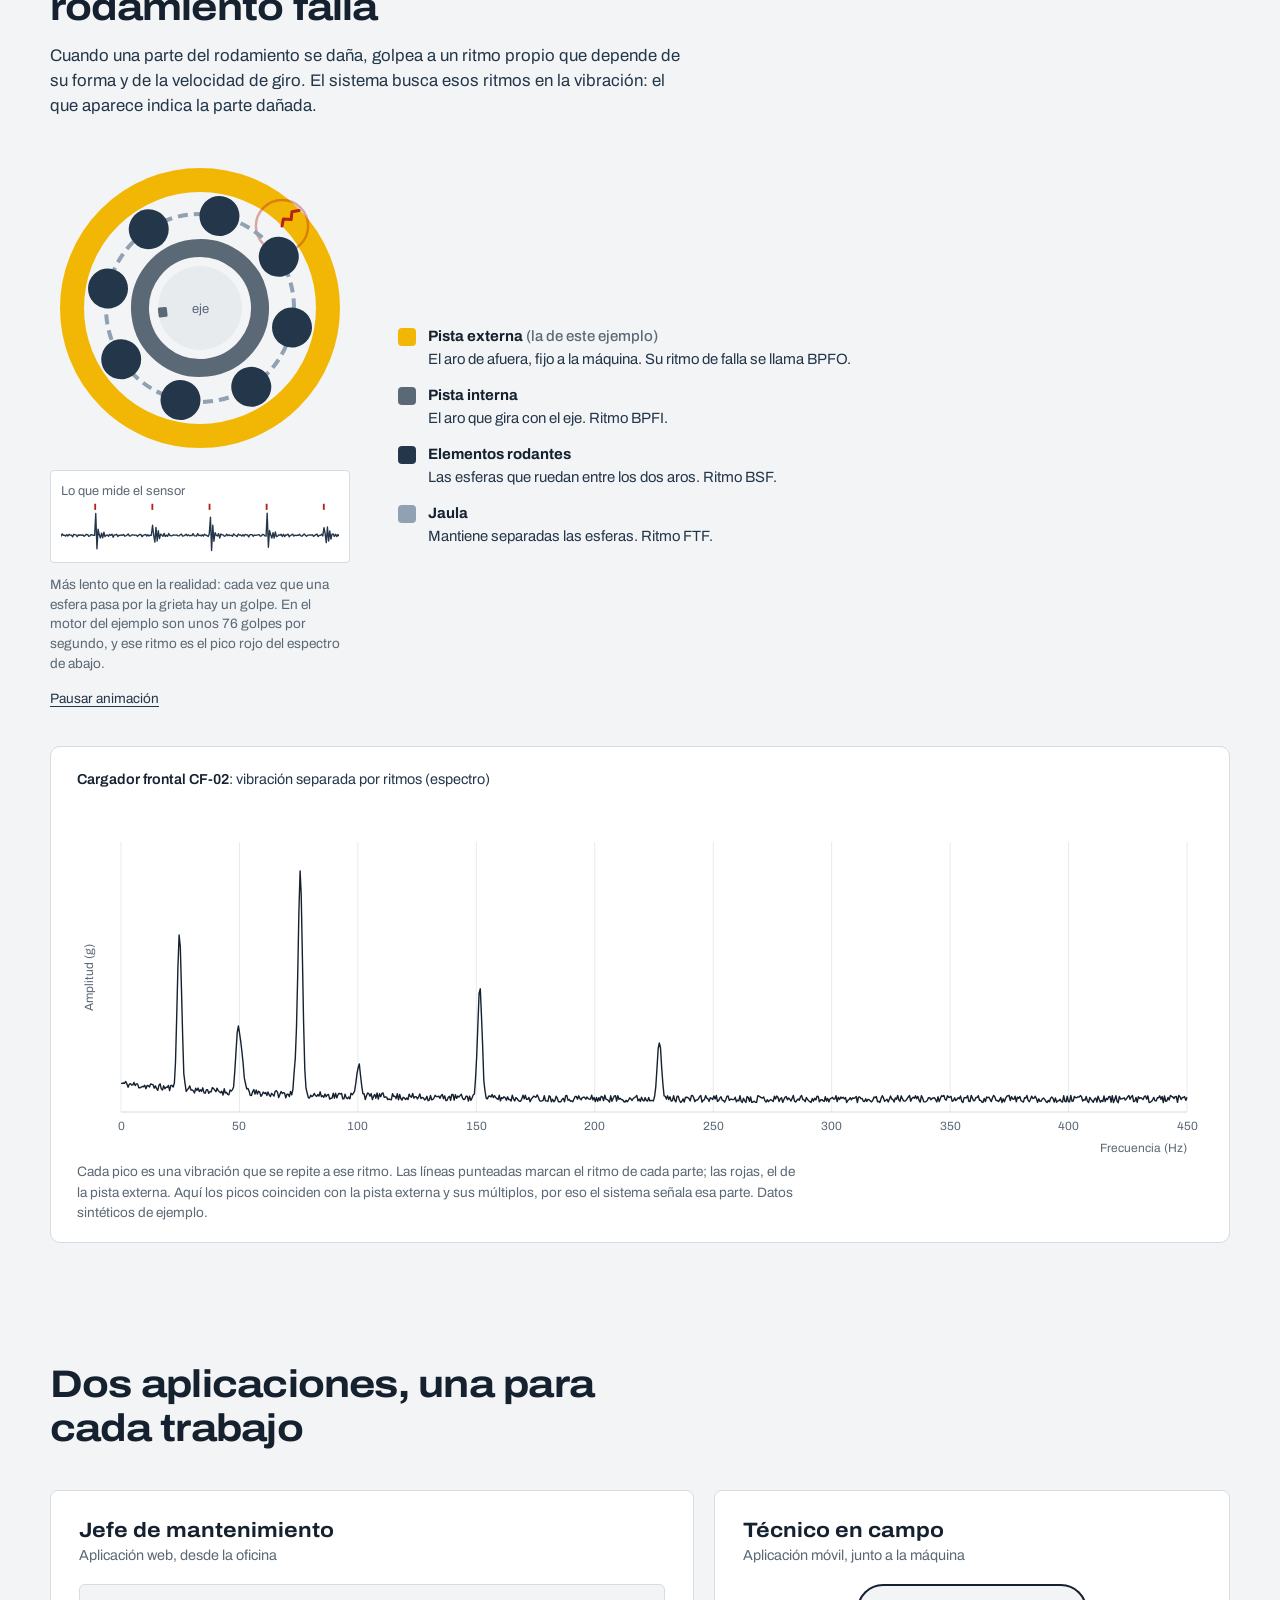
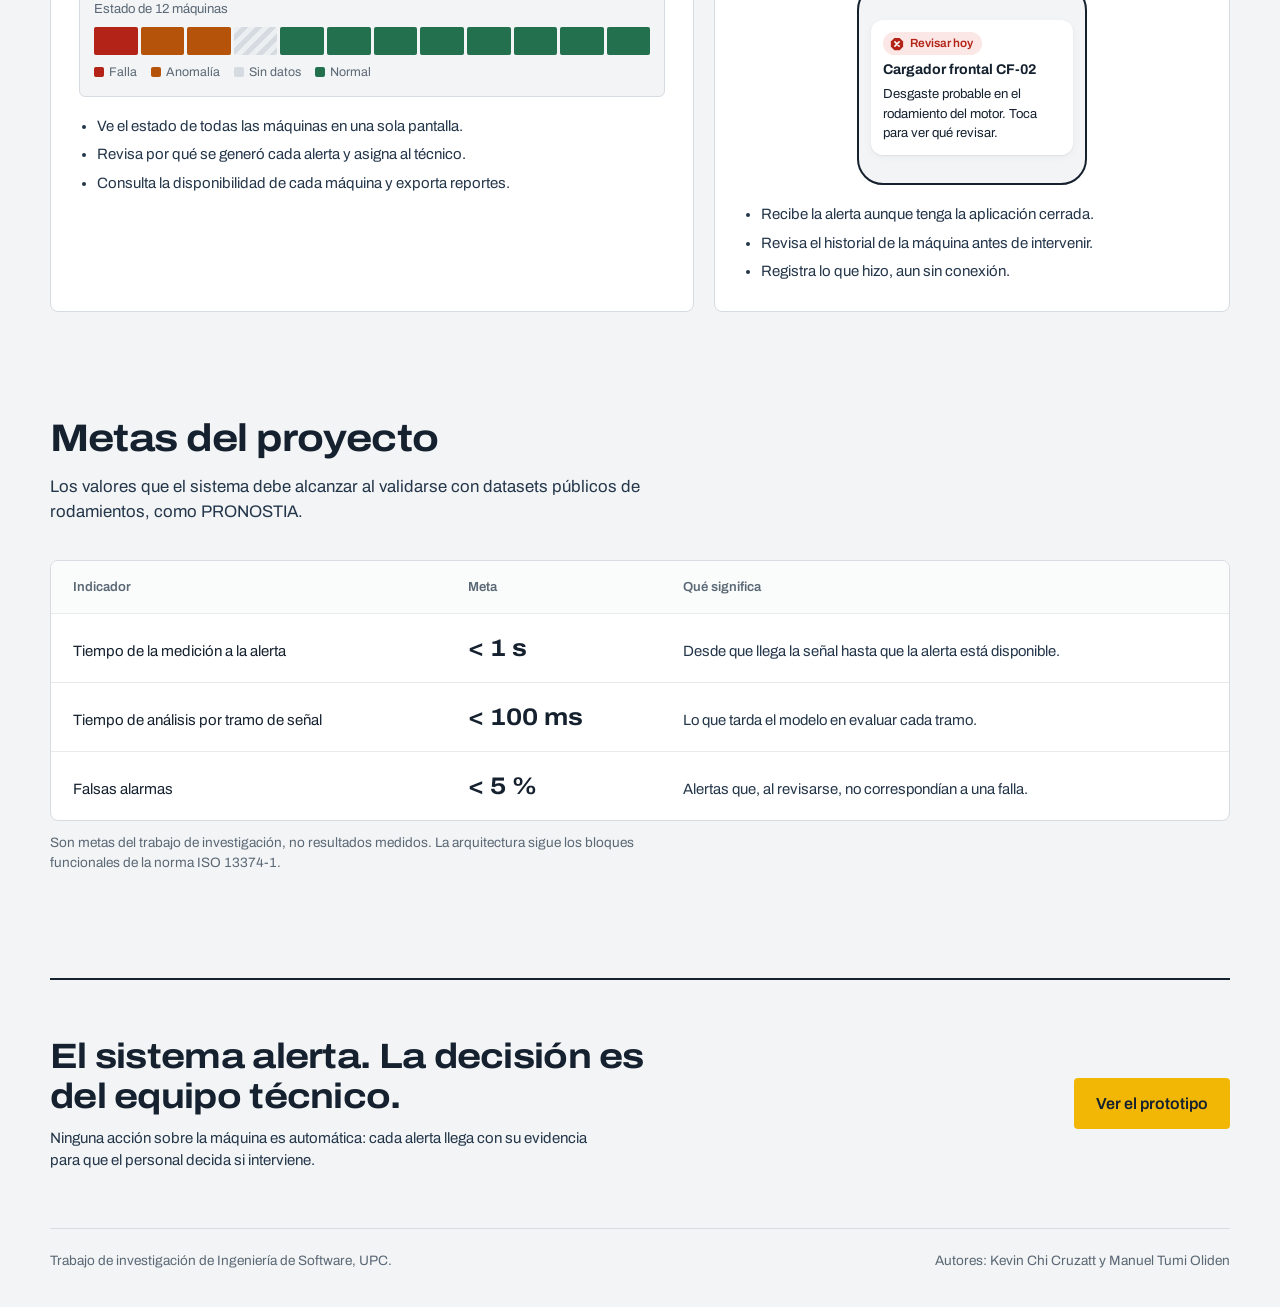
==== commit 617eedf8: "docs(landing): usa esferas en lugar de bolas en la explicación del rodamiento Ajusta el texto visibl" ====
--- a/index.html
+++ b/index.html
@@ -244,7 +244,7 @@
       <p class="intro">Cuando una parte del rodamiento se daña, golpea a un ritmo propio que depende de su forma y de la velocidad de giro. El sistema busca esos ritmos en la vibración: el que aparece indica la parte dañada.</p>
       <div class="partes">
         <figure class="rodamiento">
-          <svg class="diagrama" id="diagrama" viewBox="0 0 300 300" role="img" aria-label="Rodamiento visto de frente con una grieta en la pista externa: cada vez que una bola pasa por la grieta se produce un golpe">
+          <svg class="diagrama" id="diagrama" viewBox="0 0 300 300" role="img" aria-label="Rodamiento visto de frente con una grieta en la pista externa: cada vez que una esfera pasa por la grieta se produce un golpe">
             <circle data-parte="externa" cx="150" cy="150" r="128" fill="none" stroke="#F2B705" stroke-width="24"/>
             <g transform="rotate(-45 150 150)">
               <circle id="onda" cx="266" cy="150" r="6" fill="none" stroke="#B42318" stroke-width="2.5" opacity="0"/>
@@ -272,14 +272,14 @@
               <path id="senal-linea" fill="none" stroke="#24364A" stroke-width="1.5" stroke-linejoin="round"/>
             </svg>
           </div>
-          <figcaption>Más lento que en la realidad: cada vez que una bola pasa por la grieta hay un golpe. En el motor del ejemplo son unos 76 golpes por segundo, y ese ritmo es el pico rojo del espectro de abajo.</figcaption>
+          <figcaption>Más lento que en la realidad: cada vez que una esfera pasa por la grieta hay un golpe. En el motor del ejemplo son unos 76 golpes por segundo, y ese ritmo es el pico rojo del espectro de abajo.</figcaption>
           <button type="button" class="pausa" id="pausa" aria-pressed="false">Pausar animación</button>
         </figure>
         <ul class="lista-partes">
           <li class="activa" tabindex="0" data-parte="externa"><span class="muestra" style="background:#F2B705"></span><div><b>Pista externa</b><span>El aro de afuera, fijo a la máquina. Su ritmo de falla se llama BPFO.</span></div></li>
           <li tabindex="0" data-parte="interna"><span class="muestra" style="background:#5B6875"></span><div><b>Pista interna</b><span>El aro que gira con el eje. Ritmo BPFI.</span></div></li>
-          <li tabindex="0" data-parte="bolas"><span class="muestra" style="background:#24364A"></span><div><b>Elementos rodantes</b><span>Las bolas que ruedan entre los dos aros. Ritmo BSF.</span></div></li>
-          <li tabindex="0" data-parte="jaula"><span class="muestra" style="background:#8FA1B3"></span><div><b>Jaula</b><span>Mantiene separadas las bolas. Ritmo FTF.</span></div></li>
+          <li tabindex="0" data-parte="bolas"><span class="muestra" style="background:#24364A"></span><div><b>Elementos rodantes</b><span>Las esferas que ruedan entre los dos aros. Ritmo BSF.</span></div></li>
+          <li tabindex="0" data-parte="jaula"><span class="muestra" style="background:#8FA1B3"></span><div><b>Jaula</b><span>Mantiene separadas las esferas. Ritmo FTF.</span></div></li>
         </ul>
       </div>
 
@@ -382,7 +382,7 @@
   addEventListener('resize', () => { clearTimeout(espera); espera = setTimeout(() => pintar(false), 150); });
 
   /* Rodamiento animado (ralentizado). Pista externa fija; la interna gira con el eje
-     y la jaula a 0.38 de esa velocidad (FTF). Con 8 bolas, una pasa por la grieta
+     y la jaula a 0.38 de esa velocidad (FTF). Con 8 esferas, una pasa por la grieta
      cada 45° de giro de la jaula: ese golpe repetido es el ritmo BPFO. */
   (function () {
     const GIRO_EJE = 72;                 // grados por segundo (una vuelta cada 5 s)
